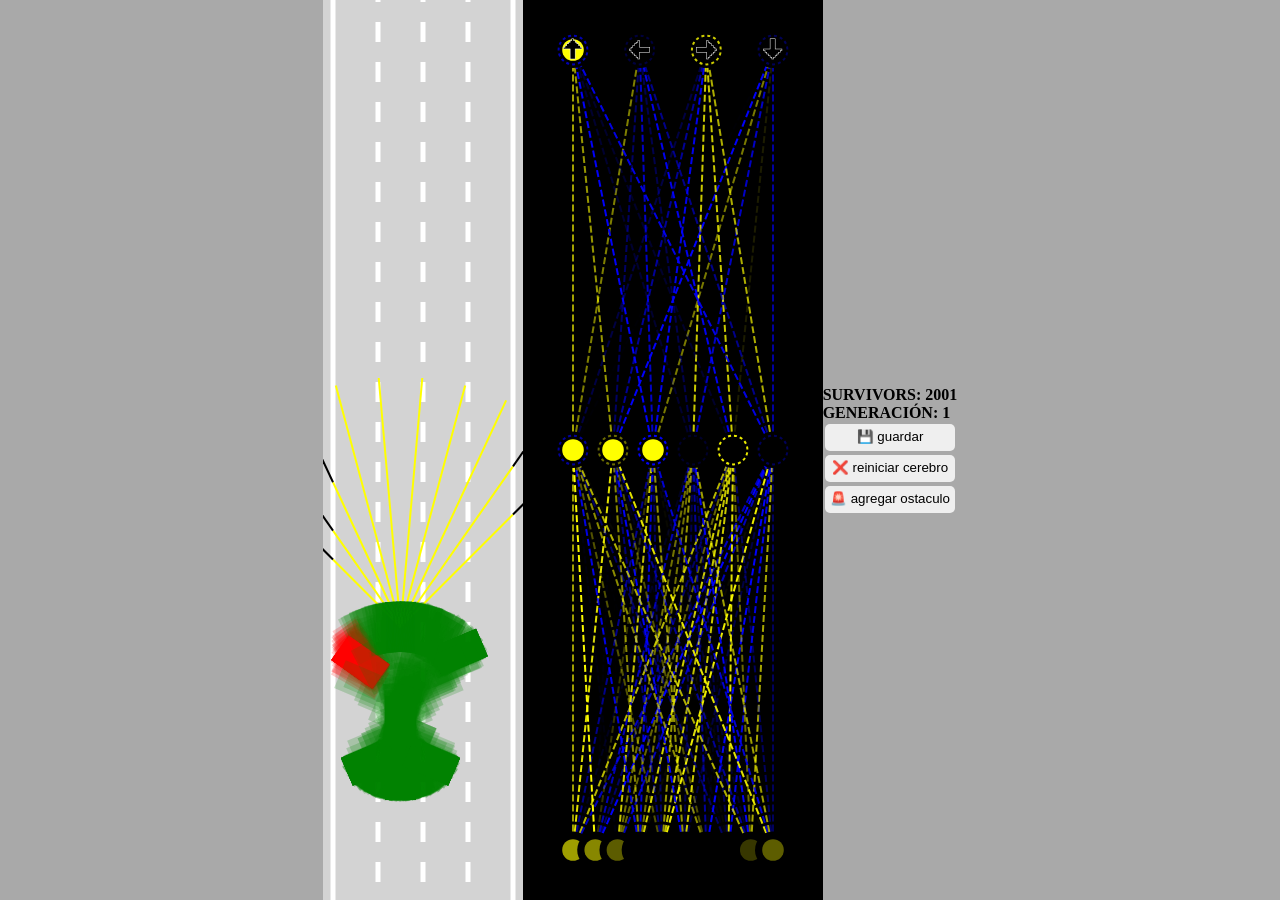
==== index.html @ b8f818dd "feature: update old code and add some cool features :)" ====
<!DOCTYPE html>
<html lang="en" dir="ltr">
  <head>
    <meta charset="utf-8">
    <title>SELF DRIVING CAR</title>
    <link rel="stylesheet" href="style.css">
  </head>
  <body>
    <canvas id="main-plane"></canvas>
    <canvas id="network"></canvas>
    <div id="verticalButtons">
        <strong>SURVIVORS: <span id="live-generations"></span></strong>
        <strong>GENERACIÓN: <span id="generation-count">1</span></strong>
        <button onclick="save()">💾 guardar</button>
        <button onclick="discard()">❌ reiniciar cerebro</button>
        <button onclick="addHardStopObstacle()">🚨 agregar ostaculo</button>
    </div>
    <script src="./utils.js" charset="utf-8"></script> 
    <script src="./controls.js" charset="utf-8"></script>
    <script src="./sensors.js" charset="utf-8"></script>  
    <script src="./street.js" charset="utf-8"></script>  
    <script src="./consts.js" charset="utf-8"></script>
    <script src="./car.js" charset="utf-8"></script>
    <script src="./neural-network.js" charset="utf-8"></script> 
    <script src="./network-visualizer.js" charset="utf-8"></script>   
    <script src="./index.js" charset="utf-8"></script>
    <div id="generation-end-overlay">
        <div class="overlay-content"></div>
    </div>
    <div id="toast"></div>
  </body>
</html>
---- style.css ----
body{
    margin:0;
    background:darkgray;
    overflow:hidden;
    display:flex;
    justify-content:center;
    align-items:center;
}

#verticalButtons{
    display:flex;
    flex-direction:column;
}

button{
    border: none;
    border-radius: 5px;
    padding: 5px 5px 7px 5px;
    margin: 2px;
    cursor:pointer;
}
button:hover{
    background:blue;
}


#main-plane{
    background: lightgray;
}
#network {
    background: black
}
#velocimeter {
    display: grid;
    float: right;
    text-align: left;
}

#generation-end-overlay {
    display: none;
    position: fixed;
    top: 0;
    left: 0;
    width: 100%;
    height: 100%;
    background: rgba(0, 0, 0, 0.55);
    justify-content: center;
    align-items: center;
    z-index: 100;
}

.overlay-content {
    background: #1a1a2e;
    color: #e0e0e0;
    padding: 28px 40px;
    border-radius: 10px;
    text-align: center;
    font-family: Arial, sans-serif;
    font-size: 18px;
    line-height: 1.8;
    border: 2px solid #4a4aff;
    box-shadow: 0 0 30px rgba(74, 74, 255, 0.4);
}

.overlay-content strong {
    color: #7b9eff;
    font-size: 22px;
}

#toast {
    display: none;
    position: fixed;
    bottom: 24px;
    left: 50%;
    transform: translateX(-50%);
    background: #1a1a2e;
    color: #e0e0e0;
    padding: 12px 28px;
    border-radius: 8px;
    font-family: Arial, sans-serif;
    font-size: 15px;
    border: 1px solid #4a4aff;
    box-shadow: 0 4px 16px rgba(0,0,0,0.5);
    z-index: 200;
    white-space: nowrap;
}

#toast.visible {
    display: block;
    animation: fadeInOut 2s ease forwards;
}

@keyframes fadeInOut {
    0%   { opacity: 0; }
    15%  { opacity: 1; }
    75%  { opacity: 1; }
    100% { opacity: 0; }
}
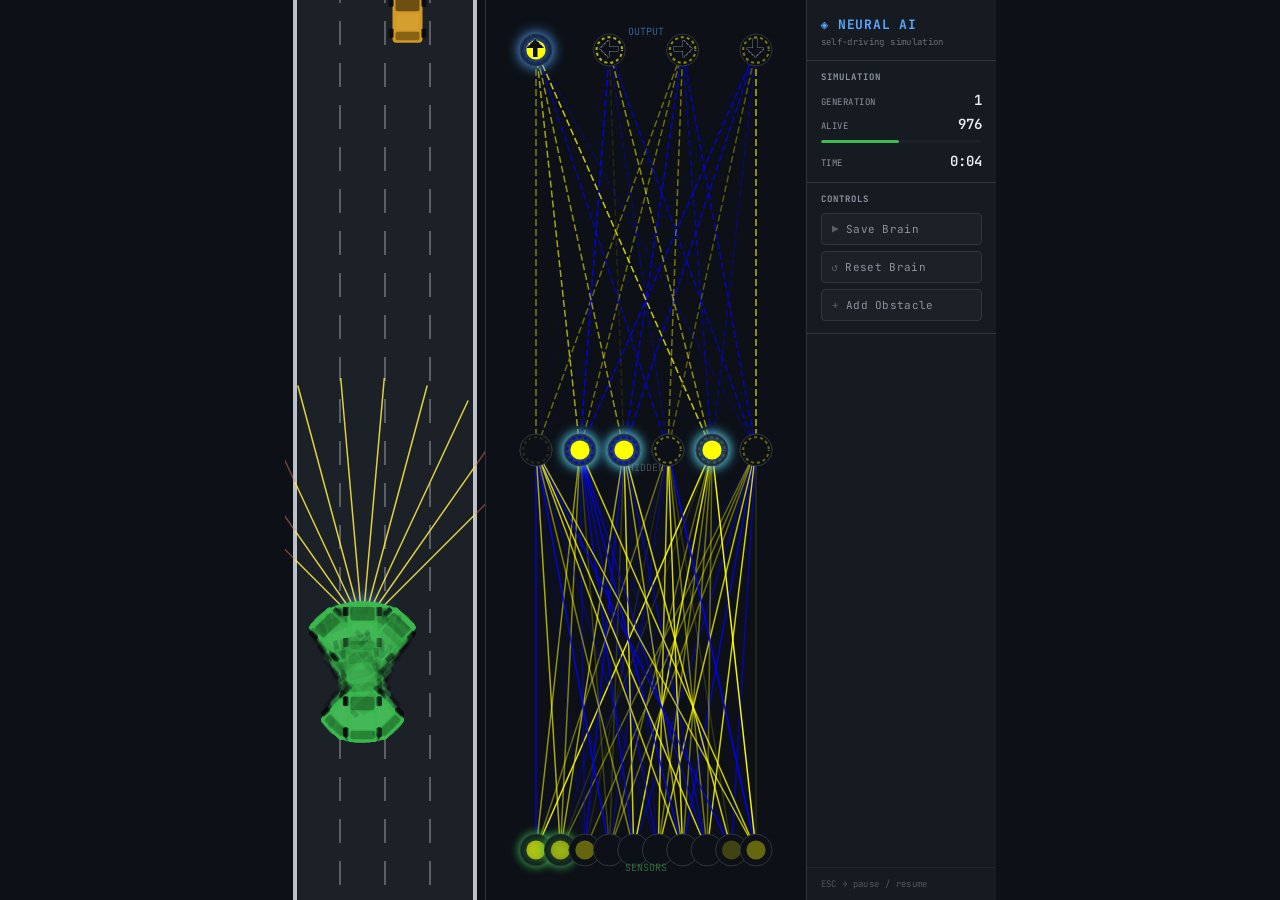
==== commit 04259f71: "feature: improve visuals" ====
--- a/index.html
+++ b/index.html
@@ -2,31 +2,71 @@
 <html lang="en" dir="ltr">
   <head>
     <meta charset="utf-8">
-    <title>SELF DRIVING CAR</title>
+    <meta name="viewport" content="width=device-width, initial-scale=1.0">
+    <title>Neural Self-Driving</title>
+    <link rel="preconnect" href="https://fonts.googleapis.com">
+    <link rel="preconnect" href="https://fonts.gstatic.com" crossorigin>
+    <link href="https://fonts.googleapis.com/css2?family=JetBrains+Mono:wght@300;400;500;700&display=swap" rel="stylesheet">
     <link rel="stylesheet" href="style.css">
   </head>
   <body>
     <canvas id="main-plane"></canvas>
     <canvas id="network"></canvas>
-    <div id="verticalButtons">
-        <strong>SURVIVORS: <span id="live-generations"></span></strong>
-        <strong>GENERACIÓN: <span id="generation-count">1</span></strong>
-        <button onclick="save()">💾 guardar</button>
-        <button onclick="discard()">❌ reiniciar cerebro</button>
-        <button onclick="addHardStopObstacle()">🚨 agregar ostaculo</button>
+
+    <div id="panel">
+      <div class="panel-header">
+        <span class="panel-logo">◈ NEURAL AI</span>
+        <span class="panel-version">self-driving simulation</span>
+      </div>
+
+      <div class="panel-section">
+        <div class="section-title">Simulation</div>
+        <div class="stat-row">
+          <span class="stat-label">GENERATION</span>
+          <span class="stat-value" id="generation-count">1</span>
+        </div>
+        <div class="stat-row">
+          <span class="stat-label">ALIVE</span>
+          <span class="stat-value" id="live-generations">0</span>
+        </div>
+        <div class="progress-track">
+          <div class="progress-fill" id="survivors-progress"></div>
+        </div>
+        <div class="stat-row">
+          <span class="stat-label">TIME</span>
+          <span class="stat-value" id="gen-timer">0:00</span>
+        </div>
+      </div>
+
+      <div class="panel-section">
+        <div class="section-title">Controls</div>
+        <button onclick="save()">
+          <span class="btn-icon">▶</span>Save Brain
+        </button>
+        <button onclick="discard()">
+          <span class="btn-icon">↺</span>Reset Brain
+        </button>
+        <button onclick="addHardStopObstacle()">
+          <span class="btn-icon">+</span>Add Obstacle
+        </button>
+      </div>
+
+      <span class="panel-hint">ESC → pause / resume</span>
     </div>
-    <script src="./utils.js" charset="utf-8"></script> 
+
+    <div id="generation-end-overlay">
+      <div class="overlay-content"></div>
+    </div>
+    <div id="toast"></div>
+
+    <script src="./utils.js" charset="utf-8"></script>
     <script src="./controls.js" charset="utf-8"></script>
-    <script src="./sensors.js" charset="utf-8"></script>  
-    <script src="./street.js" charset="utf-8"></script>  
+    <script src="./sensors.js" charset="utf-8"></script>
+    <script src="./street.js" charset="utf-8"></script>
     <script src="./consts.js" charset="utf-8"></script>
     <script src="./car.js" charset="utf-8"></script>
-    <script src="./neural-network.js" charset="utf-8"></script> 
-    <script src="./network-visualizer.js" charset="utf-8"></script>   
+    <script src="./neural-network.js" charset="utf-8"></script>
+    <script src="./network-visualizer.js" charset="utf-8"></script>
     <script src="./index.js" charset="utf-8"></script>
-    <div id="generation-end-overlay">
-        <div class="overlay-content"></div>
-    </div>
-    <div id="toast"></div>
   </body>
 </html>
--- a/style.css
+++ b/style.css
@@ -1,71 +1,209 @@
-body{
-    margin:0;
-    background:darkgray;
-    overflow:hidden;
-    display:flex;
-    justify-content:center;
-    align-items:center;
-}
-
-#verticalButtons{
-    display:flex;
-    flex-direction:column;
-}
-
-button{
-    border: none;
-    border-radius: 5px;
-    padding: 5px 5px 7px 5px;
-    margin: 2px;
-    cursor:pointer;
-}
-button:hover{
-    background:blue;
-}
-
-
-#main-plane{
-    background: lightgray;
-}
+:root {
+    --bg:         #0d1117;
+    --surface:    #161b22;
+    --surface-2:  #1c2128;
+    --border:     #30363d;
+    --text:       #e6edf3;
+    --text-muted: #8b949e;
+    --accent:     #58a6ff;
+    --green:      #3fb950;
+    --red:        #f78166;
+    --amber:      #d29922;
+    --font: 'JetBrains Mono', 'Cascadia Code', 'Fira Code', ui-monospace, monospace;
+}
+
+* { box-sizing: border-box; }
+
+body {
+    margin: 0;
+    background: var(--bg);
+    overflow: hidden;
+    display: flex;
+    justify-content: center;
+    align-items: center;
+    height: 100vh;
+    font-family: var(--font);
+    color: var(--text);
+}
+
+#main-plane {
+    background: var(--bg);
+    flex-shrink: 0;
+}
+
 #network {
-    background: black
-}
-#velocimeter {
-    display: grid;
-    float: right;
+    background: var(--bg);
+    flex-shrink: 0;
+    border-left: 1px solid var(--border);
+}
+
+/* ── Panel ──────────────────────────────────────────── */
+
+#panel {
+    display: flex;
+    flex-direction: column;
+    width: 190px;
+    height: 100vh;
+    background: var(--surface);
+    border-left: 1px solid var(--border);
+    flex-shrink: 0;
+    overflow: hidden;
+}
+
+.panel-header {
+    padding: 16px 14px 12px;
+    border-bottom: 1px solid var(--border);
+    display: flex;
+    flex-direction: column;
+    gap: 3px;
+}
+
+.panel-logo {
+    font-size: 13px;
+    font-weight: 700;
+    color: var(--accent);
+    letter-spacing: 0.06em;
+}
+
+.panel-version {
+    font-size: 9px;
+    color: var(--text-muted);
+    letter-spacing: 0.04em;
+    opacity: 0.7;
+}
+
+.panel-section {
+    padding: 10px 14px 12px;
+    border-bottom: 1px solid var(--border);
+    display: flex;
+    flex-direction: column;
+    gap: 6px;
+}
+
+.section-title {
+    font-size: 9px;
+    font-weight: 700;
+    color: var(--text-muted);
+    letter-spacing: 0.12em;
+    text-transform: uppercase;
+    margin-bottom: 2px;
+}
+
+.stat-row {
+    display: flex;
+    align-items: baseline;
+    justify-content: space-between;
+}
+
+.stat-label {
+    font-size: 9px;
+    color: var(--text-muted);
+    letter-spacing: 0.06em;
+}
+
+.stat-value {
+    font-size: 14px;
+    font-weight: 600;
+    color: var(--text);
+    font-variant-numeric: tabular-nums;
+}
+
+/* ── Progress bar ───────────────────────────────────── */
+
+.progress-track {
+    height: 3px;
+    background: var(--surface-2);
+    border-radius: 2px;
+    overflow: hidden;
+    margin: 1px 0 3px;
+}
+
+.progress-fill {
+    height: 100%;
+    width: 100%;
+    background: var(--green);
+    border-radius: 2px;
+    transition: width 0.4s ease, background-color 0.5s ease;
+}
+
+/* ── Buttons ────────────────────────────────────────── */
+
+button {
+    display: flex;
+    align-items: center;
+    gap: 7px;
+    background: var(--surface-2);
+    border: 1px solid var(--border);
+    border-radius: 4px;
+    padding: 8px 10px;
+    color: var(--text-muted);
+    font-family: var(--font);
+    font-size: 11px;
+    cursor: pointer;
+    width: 100%;
+    transition: background 0.15s, border-color 0.15s, color 0.15s;
+    letter-spacing: 0.03em;
     text-align: left;
 }
+
+button:hover {
+    background: var(--bg);
+    border-color: var(--accent);
+    color: var(--text);
+}
+
+.btn-icon {
+    font-size: 11px;
+    opacity: 0.55;
+    flex-shrink: 0;
+}
+
+/* ── Panel footer hint ──────────────────────────────── */
+
+.panel-hint {
+    margin-top: auto;
+    padding: 10px 14px;
+    font-size: 9px;
+    color: var(--text-muted);
+    letter-spacing: 0.04em;
+    border-top: 1px solid var(--border);
+    opacity: 0.5;
+}
+
+/* ── Generation overlay ─────────────────────────────── */
 
 #generation-end-overlay {
     display: none;
     position: fixed;
-    top: 0;
-    left: 0;
-    width: 100%;
-    height: 100%;
-    background: rgba(0, 0, 0, 0.55);
+    inset: 0;
+    background: rgba(0, 0, 0, 0.6);
     justify-content: center;
     align-items: center;
     z-index: 100;
+    backdrop-filter: blur(3px);
 }
 
 .overlay-content {
-    background: #1a1a2e;
-    color: #e0e0e0;
-    padding: 28px 40px;
-    border-radius: 10px;
+    background: var(--surface);
+    color: var(--text);
+    padding: 32px 44px;
+    border-radius: 8px;
     text-align: center;
-    font-family: Arial, sans-serif;
-    font-size: 18px;
-    line-height: 1.8;
-    border: 2px solid #4a4aff;
-    box-shadow: 0 0 30px rgba(74, 74, 255, 0.4);
+    font-family: var(--font);
+    font-size: 13px;
+    line-height: 2.2;
+    border: 1px solid var(--border);
+    box-shadow:
+        0 0 60px rgba(88, 166, 255, 0.1),
+        0 20px 40px rgba(0, 0, 0, 0.4);
 }
 
 .overlay-content strong {
-    color: #7b9eff;
-    font-size: 22px;
-}
+    color: var(--accent);
+    font-size: 17px;
+}
+
+/* ── Toast ──────────────────────────────────────────── */
 
 #toast {
     display: none;
@@ -73,26 +211,26 @@
     bottom: 24px;
     left: 50%;
     transform: translateX(-50%);
-    background: #1a1a2e;
-    color: #e0e0e0;
-    padding: 12px 28px;
-    border-radius: 8px;
-    font-family: Arial, sans-serif;
-    font-size: 15px;
-    border: 1px solid #4a4aff;
-    box-shadow: 0 4px 16px rgba(0,0,0,0.5);
+    background: var(--surface);
+    color: var(--text);
+    padding: 10px 20px;
+    border-radius: 6px;
+    font-family: var(--font);
+    font-size: 12px;
+    border: 1px solid var(--border);
+    box-shadow: 0 4px 24px rgba(0, 0, 0, 0.5);
     z-index: 200;
     white-space: nowrap;
 }
 
 #toast.visible {
     display: block;
-    animation: fadeInOut 2s ease forwards;
-}
-
-@keyframes fadeInOut {
-    0%   { opacity: 0; }
-    15%  { opacity: 1; }
-    75%  { opacity: 1; }
-    100% { opacity: 0; }
-}+    animation: slideUp 2s ease forwards;
+}
+
+@keyframes slideUp {
+    0%   { opacity: 0; transform: translateX(-50%) translateY(6px); }
+    12%  { opacity: 1; transform: translateX(-50%) translateY(0); }
+    80%  { opacity: 1; transform: translateX(-50%) translateY(0); }
+    100% { opacity: 0; transform: translateX(-50%) translateY(0); }
+}
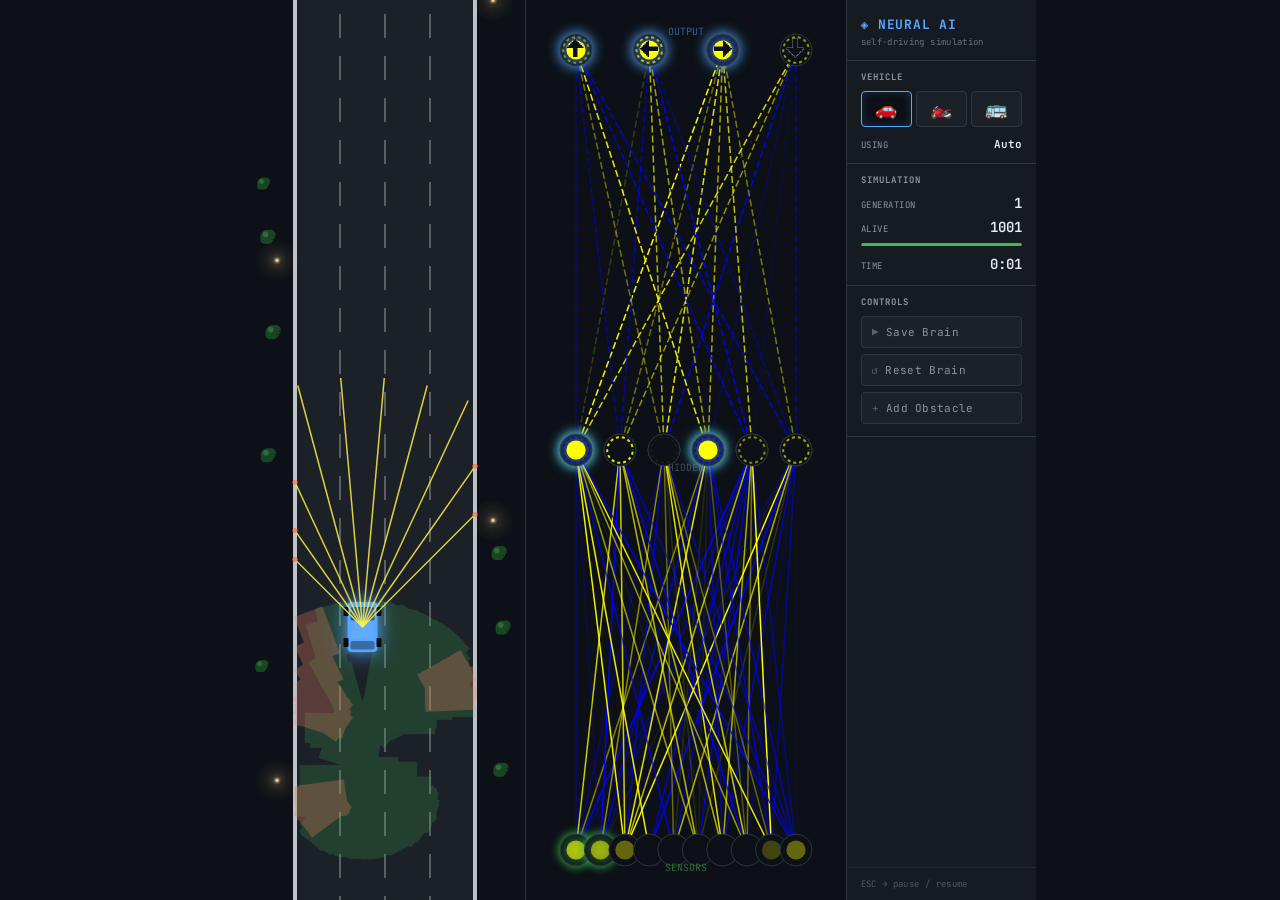
==== commit b31cdc73: "feature: add new models" ====
--- a/index.html
+++ b/index.html
@@ -17,6 +17,19 @@
       <div class="panel-header">
         <span class="panel-logo">◈ NEURAL AI</span>
         <span class="panel-version">self-driving simulation</span>
+      </div>
+
+      <div class="panel-section">
+        <div class="section-title">Vehicle</div>
+        <div class="model-tabs">
+          <button class="model-tab" data-model="car"  onclick="setModel('car')">🚗</button>
+          <button class="model-tab" data-model="moto" onclick="setModel('moto')">🏍️</button>
+          <button class="model-tab" data-model="bus"  onclick="setModel('bus')">🚌</button>
+        </div>
+        <div class="stat-row" style="margin-top:4px">
+          <span class="stat-label">USING</span>
+          <span class="stat-value" id="current-model-name" style="font-size:11px">Auto</span>
+        </div>
       </div>
 
       <div class="panel-section">
--- a/style.css
+++ b/style.css
@@ -158,6 +158,33 @@
     flex-shrink: 0;
 }
 
+/* ── Model tabs ─────────────────────────────────────── */
+
+.model-tabs {
+    display: flex;
+    gap: 4px;
+}
+
+.model-tabs button {
+    flex: 1;
+    width: auto;
+    display: flex;
+    justify-content: center;
+    align-items: center;
+    padding: 8px 4px;
+    font-size: 18px;
+    line-height: 1;
+    gap: 0;
+    text-align: center;
+}
+
+.model-tabs button.active {
+    border-color: var(--accent);
+    background: var(--bg);
+    color: var(--text);
+    box-shadow: inset 0 0 10px rgba(88, 166, 255, 0.18);
+}
+
 /* ── Panel footer hint ──────────────────────────────── */
 
 .panel-hint {
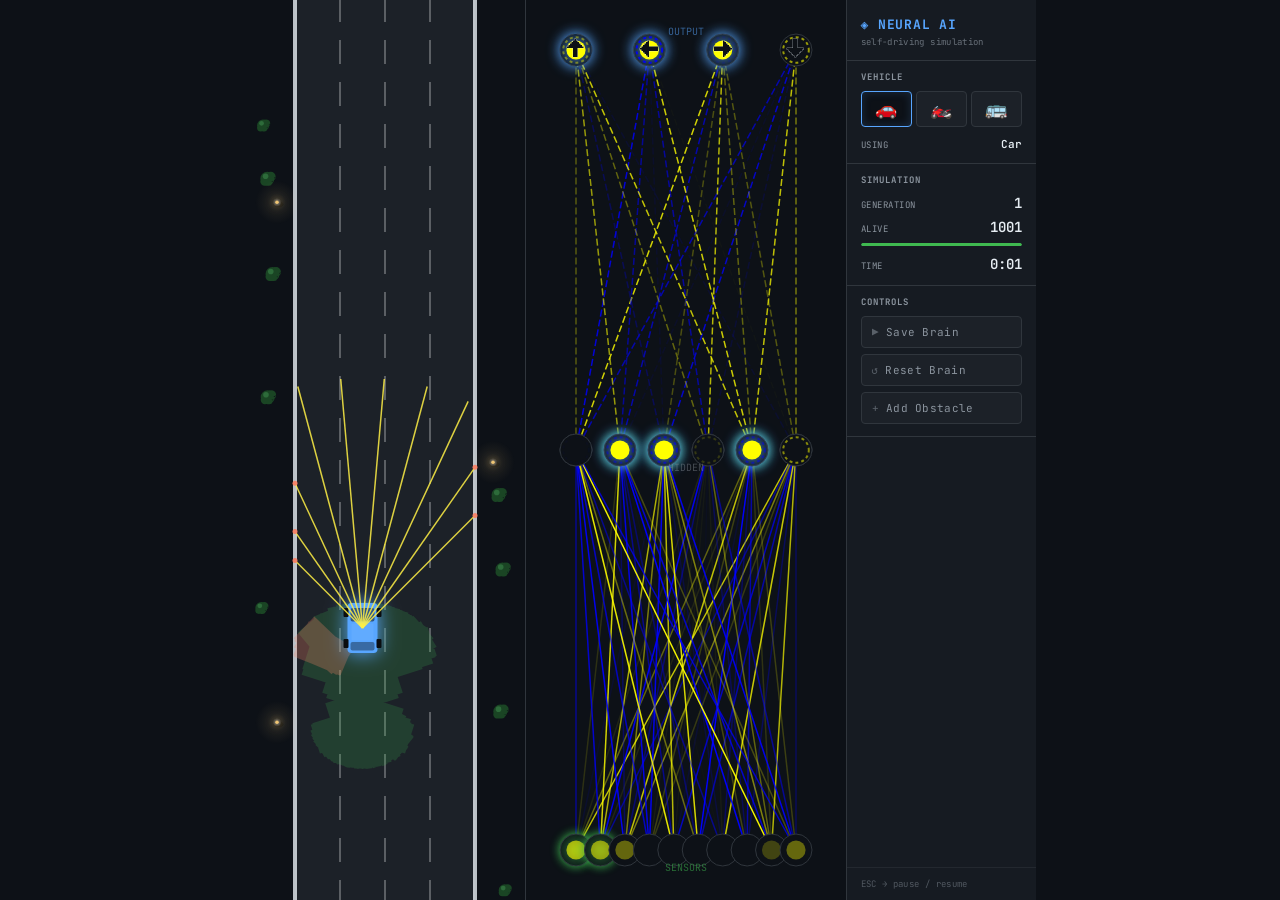
==== commit d268b6c6: "feature: add new vehicules" ====
--- a/index.html
+++ b/index.html
@@ -59,7 +59,7 @@
         <button onclick="discard()">
           <span class="btn-icon">↺</span>Reset Brain
         </button>
-        <button onclick="addHardStopObstacle()">
+        <button onclick="addObstacle()">
           <span class="btn-icon">+</span>Add Obstacle
         </button>
       </div>
@@ -78,6 +78,7 @@
     <script src="./street.js" charset="utf-8"></script>
     <script src="./consts.js" charset="utf-8"></script>
     <script src="./car.js" charset="utf-8"></script>
+    <script src="./obstacle.js" charset="utf-8"></script>
     <script src="./neural-network.js" charset="utf-8"></script>
     <script src="./network-visualizer.js" charset="utf-8"></script>
     <script src="./index.js" charset="utf-8"></script>
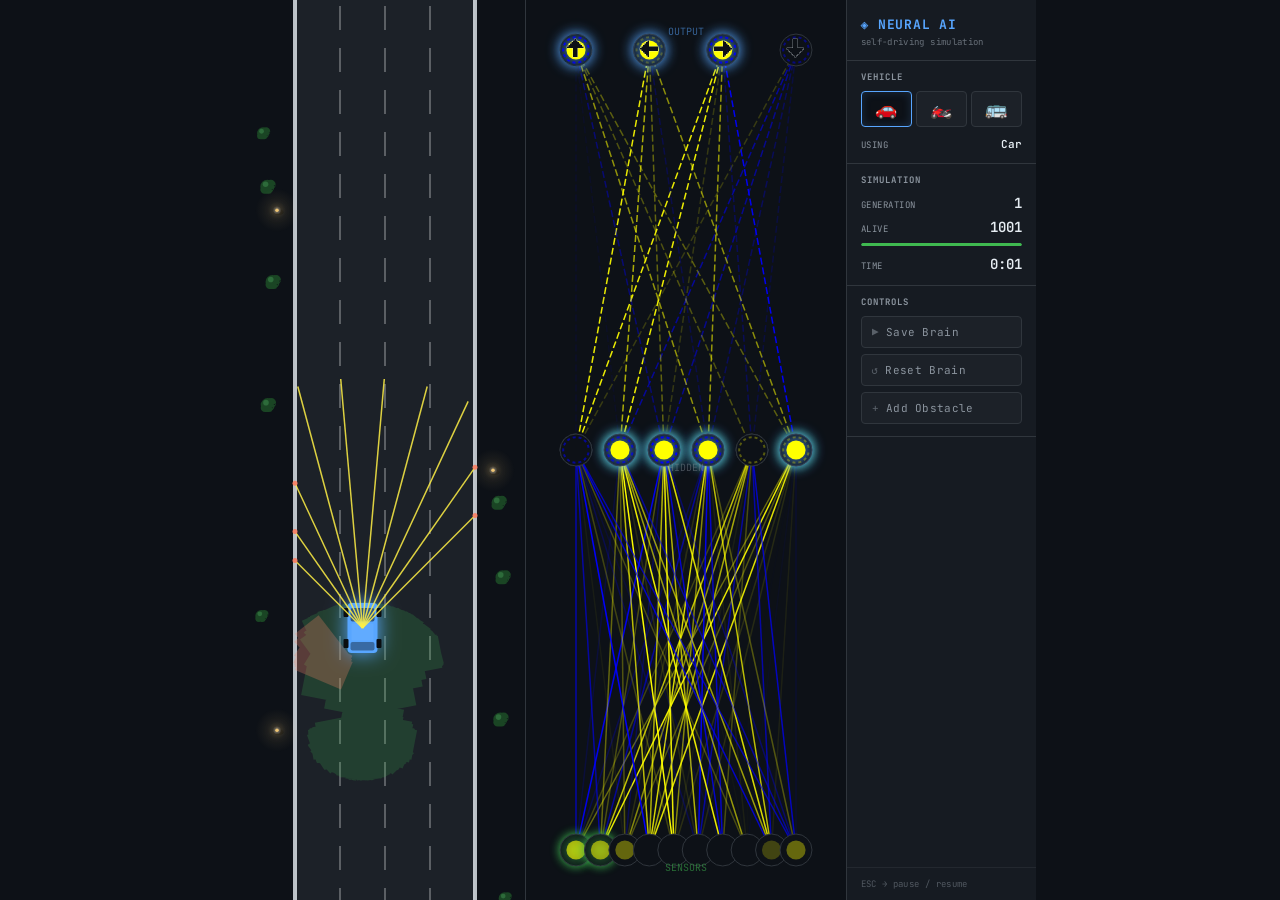
==== commit 74bb7c9a: "refactor: add RaySensor class (renamed from Sensors)" ====
--- a/index.html
+++ b/index.html
@@ -75,6 +75,7 @@
     <script src="./utils.js" charset="utf-8"></script>
     <script src="./controls.js" charset="utf-8"></script>
     <script src="./sensors.js" charset="utf-8"></script>
+    <script src="./ray-sensor.js" charset="utf-8"></script>
     <script src="./street.js" charset="utf-8"></script>
     <script src="./consts.js" charset="utf-8"></script>
     <script src="./car.js" charset="utf-8"></script>
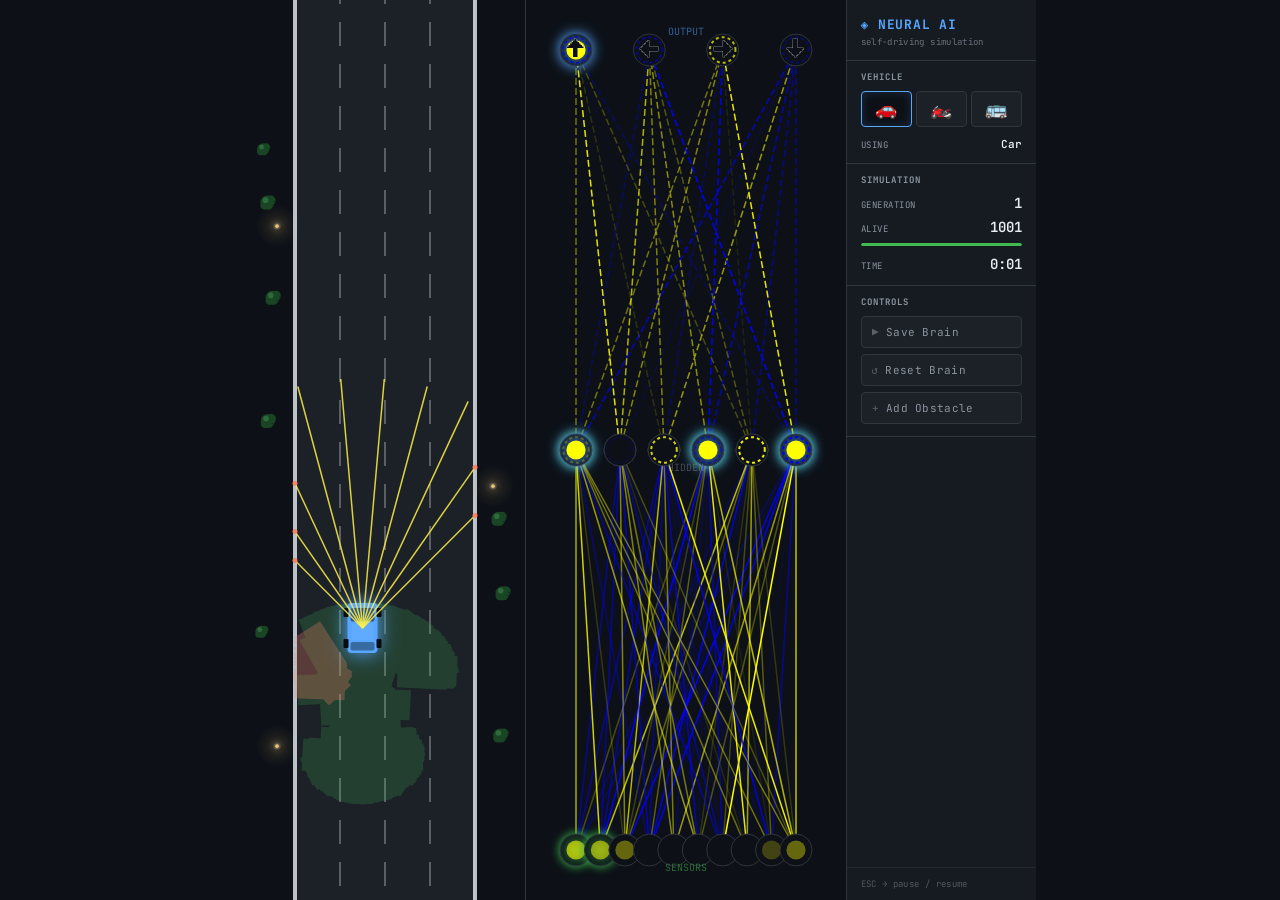
==== commit e681517c: "refactor: add Vehicle base class and CarVehicle/MotoVehicle/BusVehicle subclasses" ====
--- a/index.html
+++ b/index.html
@@ -79,6 +79,7 @@
     <script src="./street.js" charset="utf-8"></script>
     <script src="./consts.js" charset="utf-8"></script>
     <script src="./car.js" charset="utf-8"></script>
+    <script src="./vehicles.js" charset="utf-8"></script>
     <script src="./obstacle.js" charset="utf-8"></script>
     <script src="./neural-network.js" charset="utf-8"></script>
     <script src="./network-visualizer.js" charset="utf-8"></script>
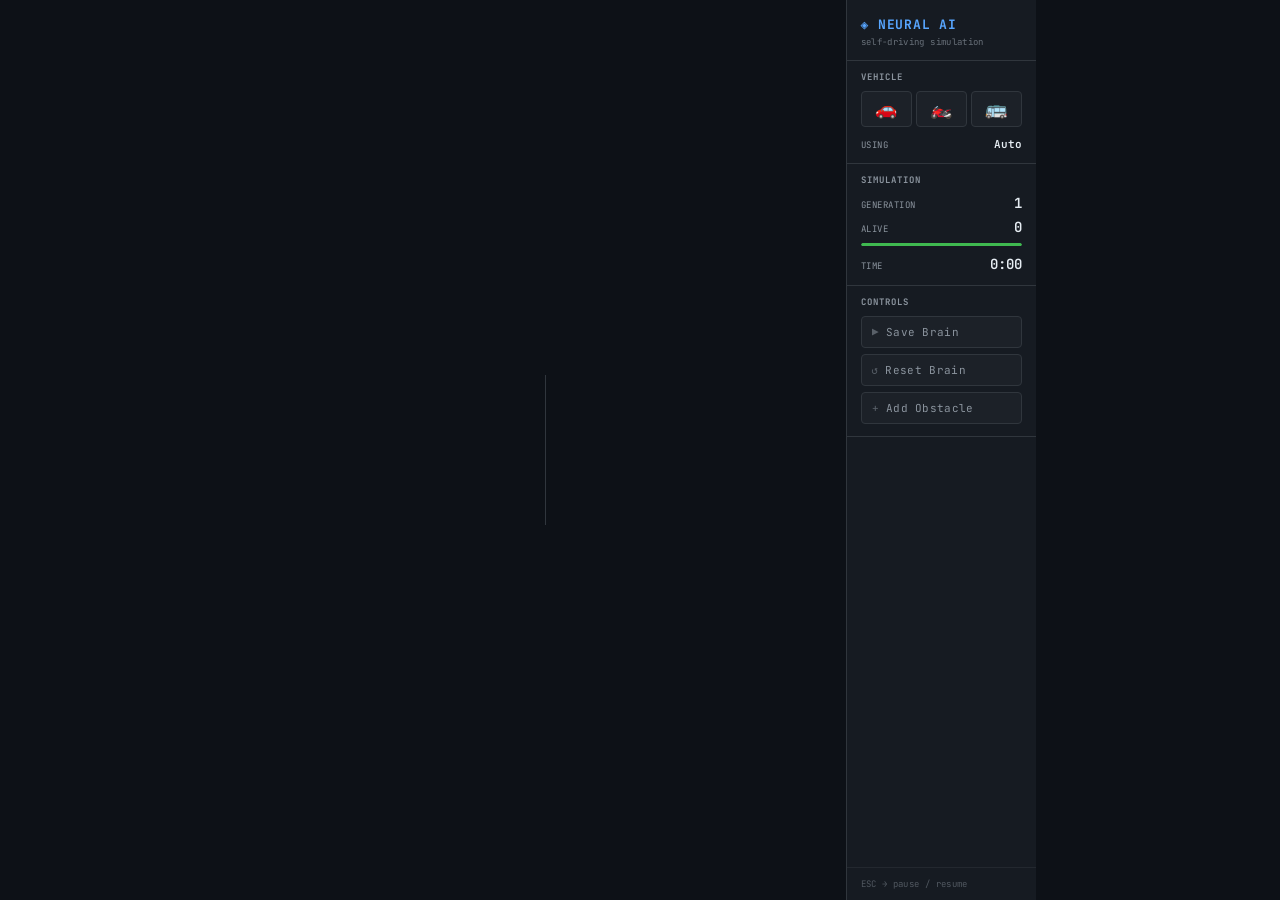
==== commit 38faa030: "refactor: add Simulation class" ====
--- a/index.html
+++ b/index.html
@@ -83,6 +83,7 @@
     <script src="./obstacle.js" charset="utf-8"></script>
     <script src="./neural-network.js" charset="utf-8"></script>
     <script src="./network-visualizer.js" charset="utf-8"></script>
+    <script src="./simulation.js" charset="utf-8"></script>
     <script src="./index.js" charset="utf-8"></script>
   </body>
 </html>
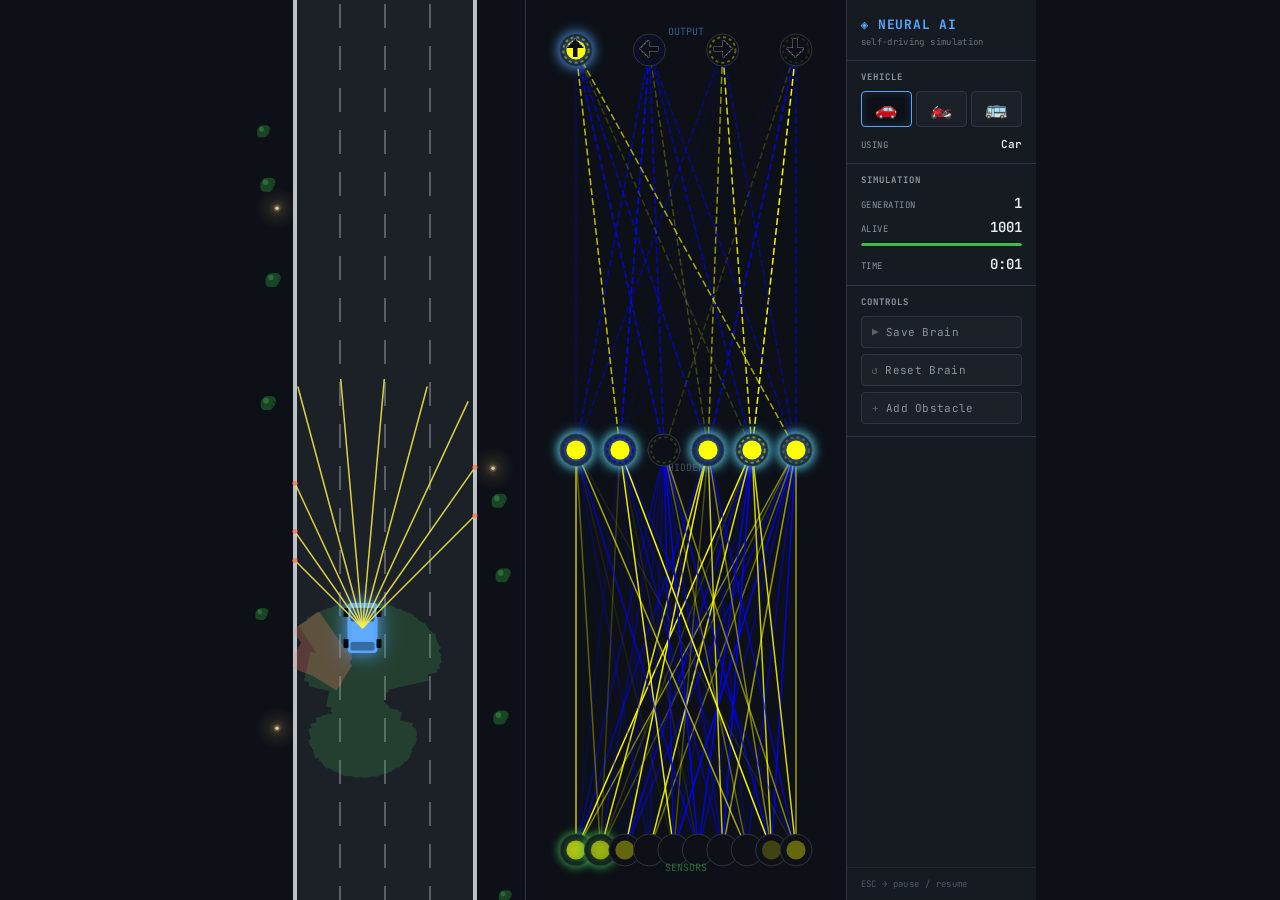
==== commit d94607d7: "refactor: wire Simulation class as entrypoint, update Controls to use CAR_TYPE" ====
--- a/index.html
+++ b/index.html
@@ -22,13 +22,13 @@
       <div class="panel-section">
         <div class="section-title">Vehicle</div>
         <div class="model-tabs">
-          <button class="model-tab" data-model="car"  onclick="setModel('car')">🚗</button>
-          <button class="model-tab" data-model="moto" onclick="setModel('moto')">🏍️</button>
-          <button class="model-tab" data-model="bus"  onclick="setModel('bus')">🚌</button>
+          <button class="model-tab" data-model="car"  onclick="sim.setModel('car')">🚗</button>
+          <button class="model-tab" data-model="moto" onclick="sim.setModel('moto')">🏍️</button>
+          <button class="model-tab" data-model="bus"  onclick="sim.setModel('bus')">🚌</button>
         </div>
         <div class="stat-row" style="margin-top:4px">
           <span class="stat-label">USING</span>
-          <span class="stat-value" id="current-model-name" style="font-size:11px">Auto</span>
+          <span class="stat-value" id="current-model-name" style="font-size:11px">Car</span>
         </div>
       </div>
 
@@ -53,13 +53,13 @@
 
       <div class="panel-section">
         <div class="section-title">Controls</div>
-        <button onclick="save()">
+        <button onclick="sim.save()">
           <span class="btn-icon">▶</span>Save Brain
         </button>
-        <button onclick="discard()">
+        <button onclick="sim.discard()">
           <span class="btn-icon">↺</span>Reset Brain
         </button>
-        <button onclick="addObstacle()">
+        <button onclick="sim.addObstacle()">
           <span class="btn-icon">+</span>Add Obstacle
         </button>
       </div>
@@ -73,12 +73,10 @@
     <div id="toast"></div>
 
     <script src="./utils.js" charset="utf-8"></script>
-    <script src="./controls.js" charset="utf-8"></script>
-    <script src="./sensors.js" charset="utf-8"></script>
     <script src="./ray-sensor.js" charset="utf-8"></script>
     <script src="./street.js" charset="utf-8"></script>
     <script src="./consts.js" charset="utf-8"></script>
-    <script src="./car.js" charset="utf-8"></script>
+    <script src="./controls.js" charset="utf-8"></script>
     <script src="./vehicles.js" charset="utf-8"></script>
     <script src="./obstacle.js" charset="utf-8"></script>
     <script src="./neural-network.js" charset="utf-8"></script>
